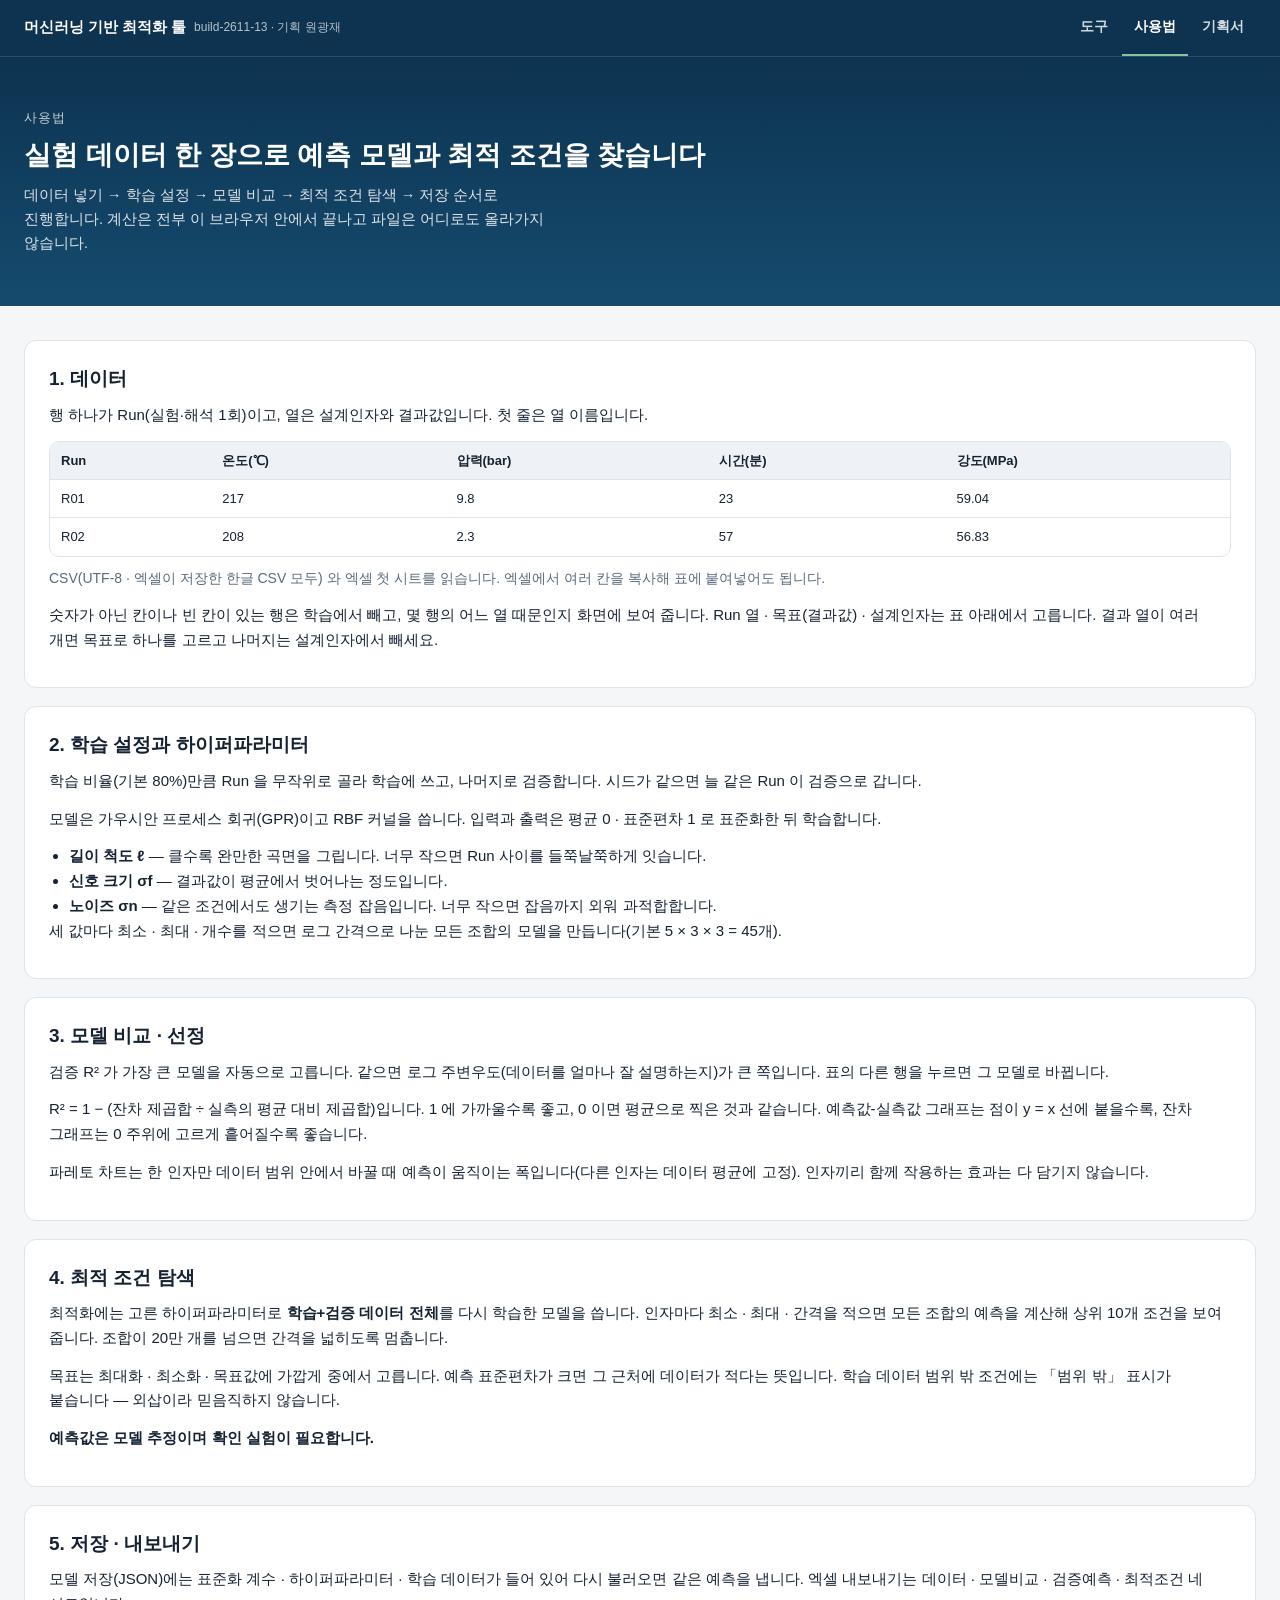
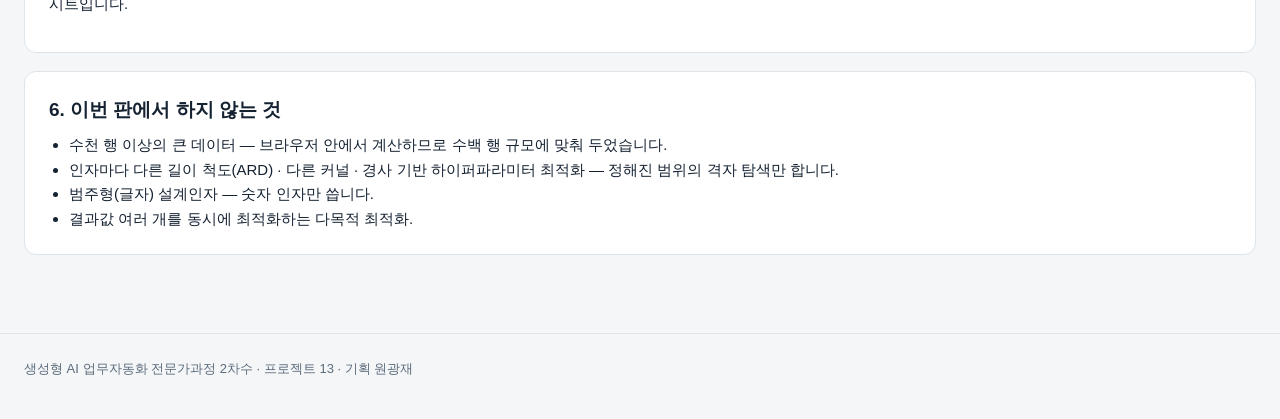
==== guide.html @ 305a898f "build-2611-13 임시 배포 Co-Authored-By: Claude Opus 5.5 <noreply@anthropic.com>" ====
<!DOCTYPE html>
<html lang="ko">
<head>
<meta charset="UTF-8">
<meta name="viewport" content="width=device-width, initial-scale=1.0">
<title>사용법 — 머신러닝 기반 최적화 툴</title>
<link rel="icon" href="favicon.svg" type="image/svg+xml">
<link rel="stylesheet" href="css/style.css">
<link rel="stylesheet" href="css/app.css">
</head>
<body>
<nav class="topnav" aria-label="주요 메뉴">
  <div class="topnav-inner">
    <a class="topnav-brand" href="index.html">머신러닝 기반 최적화 툴 <small>build-2611-13 · 기획 원광재</small></a>
    <ul class="topnav-links">
      <li><a href="index.html">도구</a></li>
      <li><a href="guide.html" class="active" aria-current="page">사용법</a></li>
      <li><a href="plan.html">기획서</a></li>
    </ul>
  </div>
</nav>
<header class="hero"><div class="wrap">
  <div class="eyebrow">사용법</div>
  <h1>실험 데이터 한 장으로 예측 모델과 최적 조건을 찾습니다</h1>
  <p>데이터 넣기 → 학습 설정 → 모델 비교 → 최적 조건 탐색 → 저장 순서로 진행합니다.
  계산은 전부 이 브라우저 안에서 끝나고 파일은 어디로도 올라가지 않습니다.</p>
</div></header>
<main><div class="wrap">
<div class="card">
  <h2 style="margin-top:0">1. 데이터</h2>
  <p>행 하나가 Run(실험·해석 1회)이고, 열은 설계인자와 결과값입니다. 첫 줄은 열 이름입니다.</p>
  <div class="tablewrap"><table>
    <thead><tr><th>Run</th><th>온도(℃)</th><th>압력(bar)</th><th>시간(분)</th><th>강도(MPa)</th></tr></thead>
    <tbody><tr><td>R01</td><td>217</td><td>9.8</td><td>23</td><td>59.04</td></tr><tr><td>R02</td><td>208</td><td>2.3</td><td>57</td><td>56.83</td></tr></tbody>
  </table></div>
  <p class="sub" style="margin-top:10px">CSV(UTF-8 · 엑셀이 저장한 한글 CSV 모두) 와 엑셀 첫 시트를 읽습니다. 엑셀에서 여러 칸을 복사해 표에 붙여넣어도 됩니다.</p>
  <p>숫자가 아닌 칸이나 빈 칸이 있는 행은 학습에서 빼고, 몇 행의 어느 열 때문인지 화면에 보여 줍니다.
  Run 열 · 목표(결과값) · 설계인자는 표 아래에서 고릅니다. 결과 열이 여러 개면 목표로 하나를 고르고 나머지는 설계인자에서 빼세요.</p>
</div>
<div class="card">
  <h2 style="margin-top:0">2. 학습 설정과 하이퍼파라미터</h2>
  <p>학습 비율(기본 80%)만큼 Run 을 무작위로 골라 학습에 쓰고, 나머지로 검증합니다. 시드가 같으면 늘 같은 Run 이 검증으로 갑니다.</p>
  <p>모델은 가우시안 프로세스 회귀(GPR)이고 RBF 커널을 씁니다. 입력과 출력은 평균 0 · 표준편차 1 로 표준화한 뒤 학습합니다.</p>
  <ul style="margin-left:20px">
    <li><b>길이 척도 ℓ</b> — 클수록 완만한 곡면을 그립니다. 너무 작으면 Run 사이를 들쭉날쭉하게 잇습니다.</li>
    <li><b>신호 크기 σf</b> — 결과값이 평균에서 벗어나는 정도입니다.</li>
    <li><b>노이즈 σn</b> — 같은 조건에서도 생기는 측정 잡음입니다. 너무 작으면 잡음까지 외워 과적합합니다.</li>
  </ul>
  <p>세 값마다 최소 · 최대 · 개수를 적으면 로그 간격으로 나눈 모든 조합의 모델을 만듭니다(기본 5 × 3 × 3 = 45개).</p>
</div>
<div class="card">
  <h2 style="margin-top:0">3. 모델 비교 · 선정</h2>
  <p>검증 R² 가 가장 큰 모델을 자동으로 고릅니다. 같으면 로그 주변우도(데이터를 얼마나 잘 설명하는지)가 큰 쪽입니다.
  표의 다른 행을 누르면 그 모델로 바뀝니다.</p>
  <p>R² = 1 − (잔차 제곱합 ÷ 실측의 평균 대비 제곱합)입니다. 1 에 가까울수록 좋고, 0 이면 평균으로 찍은 것과 같습니다.
  예측값-실측값 그래프는 점이 y = x 선에 붙을수록, 잔차 그래프는 0 주위에 고르게 흩어질수록 좋습니다.</p>
  <p>파레토 차트는 한 인자만 데이터 범위 안에서 바꿀 때 예측이 움직이는 폭입니다(다른 인자는 데이터 평균에 고정). 인자끼리 함께 작용하는 효과는 다 담기지 않습니다.</p>
</div>
<div class="card">
  <h2 style="margin-top:0">4. 최적 조건 탐색</h2>
  <p>최적화에는 고른 하이퍼파라미터로 <b>학습+검증 데이터 전체</b>를 다시 학습한 모델을 씁니다.
  인자마다 최소 · 최대 · 간격을 적으면 모든 조합의 예측을 계산해 상위 10개 조건을 보여 줍니다. 조합이 20만 개를 넘으면 간격을 넓히도록 멈춥니다.</p>
  <p>목표는 최대화 · 최소화 · 목표값에 가깝게 중에서 고릅니다. 예측 표준편차가 크면 그 근처에 데이터가 적다는 뜻입니다.
  학습 데이터 범위 밖 조건에는 「범위 밖」 표시가 붙습니다 — 외삽이라 믿음직하지 않습니다.</p>
  <p><b>예측값은 모델 추정이며 확인 실험이 필요합니다.</b></p>
</div>
<div class="card">
  <h2 style="margin-top:0">5. 저장 · 내보내기</h2>
  <p>모델 저장(JSON)에는 표준화 계수 · 하이퍼파라미터 · 학습 데이터가 들어 있어 다시 불러오면 같은 예측을 냅니다.
  엑셀 내보내기는 데이터 · 모델비교 · 검증예측 · 최적조건 네 시트입니다.</p>
</div>
<div class="card">
  <h2 style="margin-top:0">6. 이번 판에서 하지 않는 것</h2>
  <ul style="margin-left:20px">
    <li>수천 행 이상의 큰 데이터 — 브라우저 안에서 계산하므로 수백 행 규모에 맞춰 두었습니다.</li>
    <li>인자마다 다른 길이 척도(ARD) · 다른 커널 · 경사 기반 하이퍼파라미터 최적화 — 정해진 범위의 격자 탐색만 합니다.</li>
    <li>범주형(글자) 설계인자 — 숫자 인자만 씁니다.</li>
    <li>결과값 여러 개를 동시에 최적화하는 다목적 최적화.</li>
  </ul>
</div>
</div></main>
<footer><div class="wrap">생성형 AI 업무자동화 전문가과정 2차수 · 프로젝트 13 · 기획 원광재</div></footer>
</body>
</html>
---- css/style.css ----
:root{
  --bg:#f4f6f8; --card:#fff; --ink:#152232; --sub:#5b6b7b; --line:#dde4ea;
  --brand:#154b6e; --brand-deep:#0d3350; --accent:#0b6e99;
  --ok:#0a6045; --warn:#7a4f00; --danger:#c8341f;
  --wrap:1320px; --pad:24px;
}
@media (max-width:640px){ :root{ --pad:16px; } }
*{box-sizing:border-box; margin:0; padding:0;}
html,body{background:var(--bg); color:var(--ink);
  font-family:"Pretendard","Apple SD Gothic Neo","Malgun Gothic",sans-serif;}
body{font-size:15px; line-height:1.65; word-break:keep-all; overflow-wrap:break-word;}

/* 상단 바는 고정 — 표를 아래로 훑는 동안에도 조작부가 보여야 한다.
   sticky 가 아니라 fixed 다: 조상에 overflow 가 걸리면 sticky 는 조용히 죽는다. */
.topnav{position:fixed; top:0; left:0; right:0; z-index:40;
  background:var(--brand-deep); border-bottom:1px solid rgba(255,255,255,.12);}
.topnav-inner{display:flex; align-items:center; justify-content:space-between;
  gap:20px; max-width:var(--wrap); margin:0 auto; padding:0 var(--pad); min-height:56px;}
.topnav-brand{display:flex; align-items:center; min-height:56px; color:#fff;
  font-weight:750; font-size:14.5px; text-decoration:none; white-space:nowrap;}
.topnav-brand small{font-weight:400; opacity:.7; font-size:12px; margin-left:8px;}
.topnav-links{display:flex; align-items:center; gap:2px; list-style:none; margin:0; padding:0;
  overflow-x:auto; scrollbar-width:none;}
.topnav-links::-webkit-scrollbar{display:none;}
.topnav-links a{display:flex; align-items:center; min-height:56px; padding:0 12px;
  color:rgba(255,255,255,.82); text-decoration:none; font-size:13.5px; font-weight:600;
  white-space:nowrap; border-bottom:2px solid transparent;}
.topnav-links a:hover{color:#fff;}
.topnav-links a.active{color:#fff; border-bottom-color:#7ec8a0;}
@media (max-width:860px){
  .topnav-inner{gap:10px; padding:0 14px; min-height:52px;}
  .topnav-brand{min-height:52px; font-size:13.5px;} .topnav-brand small{display:none;}
  .topnav-links a{min-height:52px; padding:0 9px; font-size:13px;}
}

.hero{background:linear-gradient(180deg,var(--brand-deep),var(--brand)); color:#fff;
  padding:52px 0 38px; margin-top:56px;}
@media (max-width:860px){ .hero{margin-top:52px; padding:38px 0 28px;} }
.hero .eyebrow{font-size:12.5px; letter-spacing:.08em; opacity:.75; margin-bottom:9px;}
.hero h1{font-size:27px; line-height:1.3; font-weight:750; margin-bottom:11px;}
.hero p{max-width:66ch; color:rgba(255,255,255,.86); font-size:14.5px;}
main{padding:34px 0 60px;}
.wrap{max-width:var(--wrap); margin:0 auto; padding:0 var(--pad);}

h2{font-size:19px; font-weight:700; margin:32px 0 8px;}
main > .wrap > :first-child{margin-top:0;}
p{margin:0 0 13px;} .sub{color:var(--sub); font-size:14px;}
code{font-family:ui-monospace,SFMono-Regular,Menlo,monospace; font-size:.92em;
  background:#eef2f6; border-radius:4px; padding:1px 5px;}

.card{background:var(--card); border:1px solid var(--line); border-radius:12px;
  padding:22px 24px; margin-bottom:18px;}
.drop{display:block; border:2px dashed #93a7bd; border-radius:12px; background:#fbfdff;
  padding:30px 20px; text-align:center; cursor:pointer; transition:border-color .15s,background .15s;}
.drop:hover,.drop.over{border-color:var(--accent); background:#f0f8fc;}
.drop b{display:block; font-size:15.5px; margin-bottom:5px;}
.drop span{color:var(--sub); font-size:13.5px;}
input[type=file]{display:none;}

.btn{display:inline-flex; align-items:center; justify-content:center; gap:6px;
  min-height:42px; padding:0 18px; border-radius:9px; border:1px solid var(--line);
  background:#fff; color:var(--ink); font-size:14px; font-weight:650; cursor:pointer;}
.btn:hover{border-color:#9fb2c4;}
.btn.primary{background:var(--brand); border-color:var(--brand); color:#fff;}
.btn.primary:hover{background:var(--brand-deep);}
.btn.green{background:var(--ok); border-color:var(--ok); color:#fff;}
.btn:disabled{opacity:.45; cursor:not-allowed;}
.btnrow{display:flex; flex-wrap:wrap; gap:8px; margin-top:14px;}

.note{border-left:4px solid var(--accent); background:#eef6fa; color:#0b3a4f;
  padding:13px 15px; border-radius:8px; font-size:14px; margin:14px 0;}
.warn{border-left:4px solid var(--danger); background:#fdeae7; color:#7a1a0c;
  padding:13px 15px; border-radius:8px; font-size:14px; margin:14px 0;}
.ok{border-left:4px solid var(--ok); background:#e9f6f0; color:#08422a;
  padding:13px 15px; border-radius:8px; font-size:14px; margin:14px 0;}

.tablewrap{overflow-x:auto; border:1px solid var(--line); border-radius:10px; background:#fff; max-height:70vh;}
table{border-collapse:collapse; width:100%; font-size:13px;}
th,td{border-bottom:1px solid var(--line); padding:8px 11px; text-align:left; white-space:nowrap;}
th{background:#eef2f6; font-weight:700; position:sticky; top:0; z-index:1;}
tr:last-child td{border-bottom:0;}
td.num{text-align:right; font-variant-numeric:tabular-nums;}
td.mono{font-family:ui-monospace,SFMono-Regular,Menlo,monospace;}
tr.flag td{background:#fdf3f1;}
/* 계산으로 채운 값은 문서에 적혀 있던 값과 **신뢰도가 다르다.**
   같은 모양으로 두면 사람이 구분하지 못한 채 그대로 믿게 된다. */
td .calc{display:inline-block; margin-left:5px; font-size:10.5px; font-weight:700;
  color:#0b3a4f; background:#dceaf3; border-radius:4px; padding:1px 5px; vertical-align:middle;}
.rev{color:var(--danger); font-weight:650; white-space:normal; min-width:240px;}

.filelist{margin:13px 0 0; padding:0; list-style:none; font-size:13.5px;}
.filelist li{padding:6px 0; border-bottom:1px solid var(--line); color:var(--sub);
  display:flex; justify-content:space-between; gap:10px;}
.filelist li:last-child{border-bottom:0;}
.stats{display:flex; flex-wrap:wrap; gap:10px; margin:14px 0 0;}
.stat{background:#eef2f6; border-radius:9px; padding:9px 14px; font-size:13.5px;}
.stat b{font-size:17px; display:block; font-variant-numeric:tabular-nums;}
footer{border-top:1px solid var(--line); padding:24px 0 40px; color:var(--sub); font-size:13px;}
---- css/app.css ----
/* 이 앱 전용 — 공통 style.css 뒤에 읽는다 */
[hidden]{display:none !important;}
h3{font-size:16px; font-weight:700; margin:24px 0 8px;}
h3 small{font-weight:400; font-size:12.5px; margin-left:6px;}
.btn.sm{min-height:34px; padding:0 12px; font-size:13px;}
.btnrow.tight{margin-top:0; margin-bottom:8px;}
.count{align-self:center; font-size:13.5px; color:var(--sub);}
.count .bad,.bad{color:var(--danger); font-weight:650;}

/* 직접 입력 표 */
.grid-edit{max-height:420px;}
.grid-edit td,.grid-edit th{padding:0; border-right:1px solid var(--line);}
.grid-edit input{font:inherit; font-size:13px; width:100%; min-width:84px; border:0; padding:7px 8px; background:transparent; font-variant-numeric:tabular-nums;}
.grid-edit input:focus{outline:2px solid var(--accent); outline-offset:-2px; background:#f6fbfe;}
.grid-edit th input{font-weight:700;}
.grid-edit .rn{color:var(--sub); font-size:11.5px; text-align:center; padding:0 6px; min-width:34px; background:#f7f9fb;}
.grid-edit:empty{display:none;}

.roles{display:flex; flex-wrap:wrap; gap:12px 18px; align-items:flex-end; margin:14px 0 4px; font-size:13.5px;}
.roles label{display:flex; flex-direction:column; gap:4px; color:var(--sub);}
.roles select,.form input,.form select,.hp,.sp{font:inherit; font-size:14px; padding:6px 8px; border:1px solid var(--line); border-radius:7px; background:#fff;}
.roles fieldset{border:1px solid var(--line); border-radius:9px; padding:6px 12px 8px; display:flex; flex-wrap:wrap; gap:4px 14px;}
.roles legend{font-size:12.5px; color:var(--sub); padding:0 4px;}
.roles label.chk{flex-direction:row; align-items:center; gap:6px; color:var(--ink);}

.form{display:grid; grid-template-columns:repeat(auto-fill,minmax(min(190px,100%),1fr)); gap:10px 14px; align-items:end; margin:12px 0;}
.form label{display:flex; flex-direction:column; gap:4px; font-size:13px; color:var(--sub);}
.split-info{font-size:13.5px; grid-column:span 2;}
@media (max-width:640px){ .split-info{grid-column:1/-1;} }
.hp,.sp{width:100%; min-width:76px;}
td.wrap{white-space:normal; min-width:180px;}
td.vals{white-space:normal; font-size:12px; color:var(--sub); min-width:140px;}

/* 모델 선정 */
.pick{border:1px solid var(--line); border-left:5px solid var(--ok); border-radius:10px; padding:12px 16px; background:#fbfdfc;}
.pick .stats{margin-top:8px;}
.x{border:0; background:none; color:var(--accent); cursor:pointer; font-size:13px; text-decoration:underline; font:inherit;}
.models{max-height:360px;}
tr.pickrow{cursor:pointer;}
tr.pickrow:hover td{background:#f2f7fb;}
tr.pickrow.sel td{background:#e3f1ea; font-weight:650;}
tr.pickrow:focus{outline:2px solid var(--accent); outline-offset:-2px;}

/* 그래프 */
.charts{display:grid; gap:14px 18px; margin-top:6px;}
.charts.two{grid-template-columns:repeat(auto-fit,minmax(min(380px,100%),1fr));}
.charts.three{grid-template-columns:repeat(auto-fit,minmax(min(300px,100%),1fr));}
.charts > div{min-width:0;}
.charts h3{margin-top:14px;}
.charts svg,.chart svg{width:100%; height:auto; display:block; background:#fff; border:1px solid var(--line); border-radius:10px;}
.legend{display:flex; flex-wrap:wrap; gap:6px 14px; align-items:center; font-size:12.5px; color:var(--sub); margin-top:6px;}
svg .grid{stroke:#e6ebf0;} svg .ax{font-size:11px; fill:#5b6b7b;} svg .axt{font-size:12px; fill:#152232;}
svg .axl{stroke:#9aa9b8;}
svg polyline{fill:none; stroke-width:2.2;}
svg .diag{stroke:#9aa9b8; stroke-dasharray:6 4; stroke-width:1.4;}
svg .zero{stroke:#9aa9b8; stroke-width:1.4;}
svg .pt{stroke:#fff; stroke-width:1;}
svg .pt.train{fill:#154b6e;} svg .pt.test{fill:#d9822b;}
svg .l-prof{stroke:#0b6e99;} svg .pp{fill:#0b6e99;} svg .pp.on{fill:#0a6045; stroke:#fff; stroke-width:2;}
svg .bar{fill:#154b6e;} svg .l-cum{stroke:#d9822b;} svg .cum{fill:#d9822b;}
svg .band{fill:#0b6e99; opacity:.16;} svg .l-mean{stroke:#0b6e99;}
svg .opt{stroke:#c8341f; stroke-dasharray:4 3; stroke-width:1.5;}
svg .outzone{fill:#f4b9ad; opacity:.25;}
.dot{display:inline-block; width:10px; height:10px; border-radius:50%; margin-right:-8px;}
.dot.train{background:#154b6e;} .dot.test{background:#d9822b;}
.sq{display:inline-block; width:12px; height:12px; background:#154b6e; border-radius:2px; margin-right:-8px;}
.lg::before{content:''; display:inline-block; width:18px; height:3px; margin-right:6px; vertical-align:middle; background:#9aa9b8;}
.lg.l-cum::before{background:#d9822b;}
.note .sub{color:#355a6c;}
#pareto-how{margin:0; align-self:start;}

/* 최적 조건 */
.out{display:inline-block; font-size:10.5px; font-weight:700; color:#7a1a0c; background:#fbd9d2; border-radius:4px; padding:1px 5px; margin-left:4px;}
.models th,#opt-top th:not(:last-child){text-align:right;}
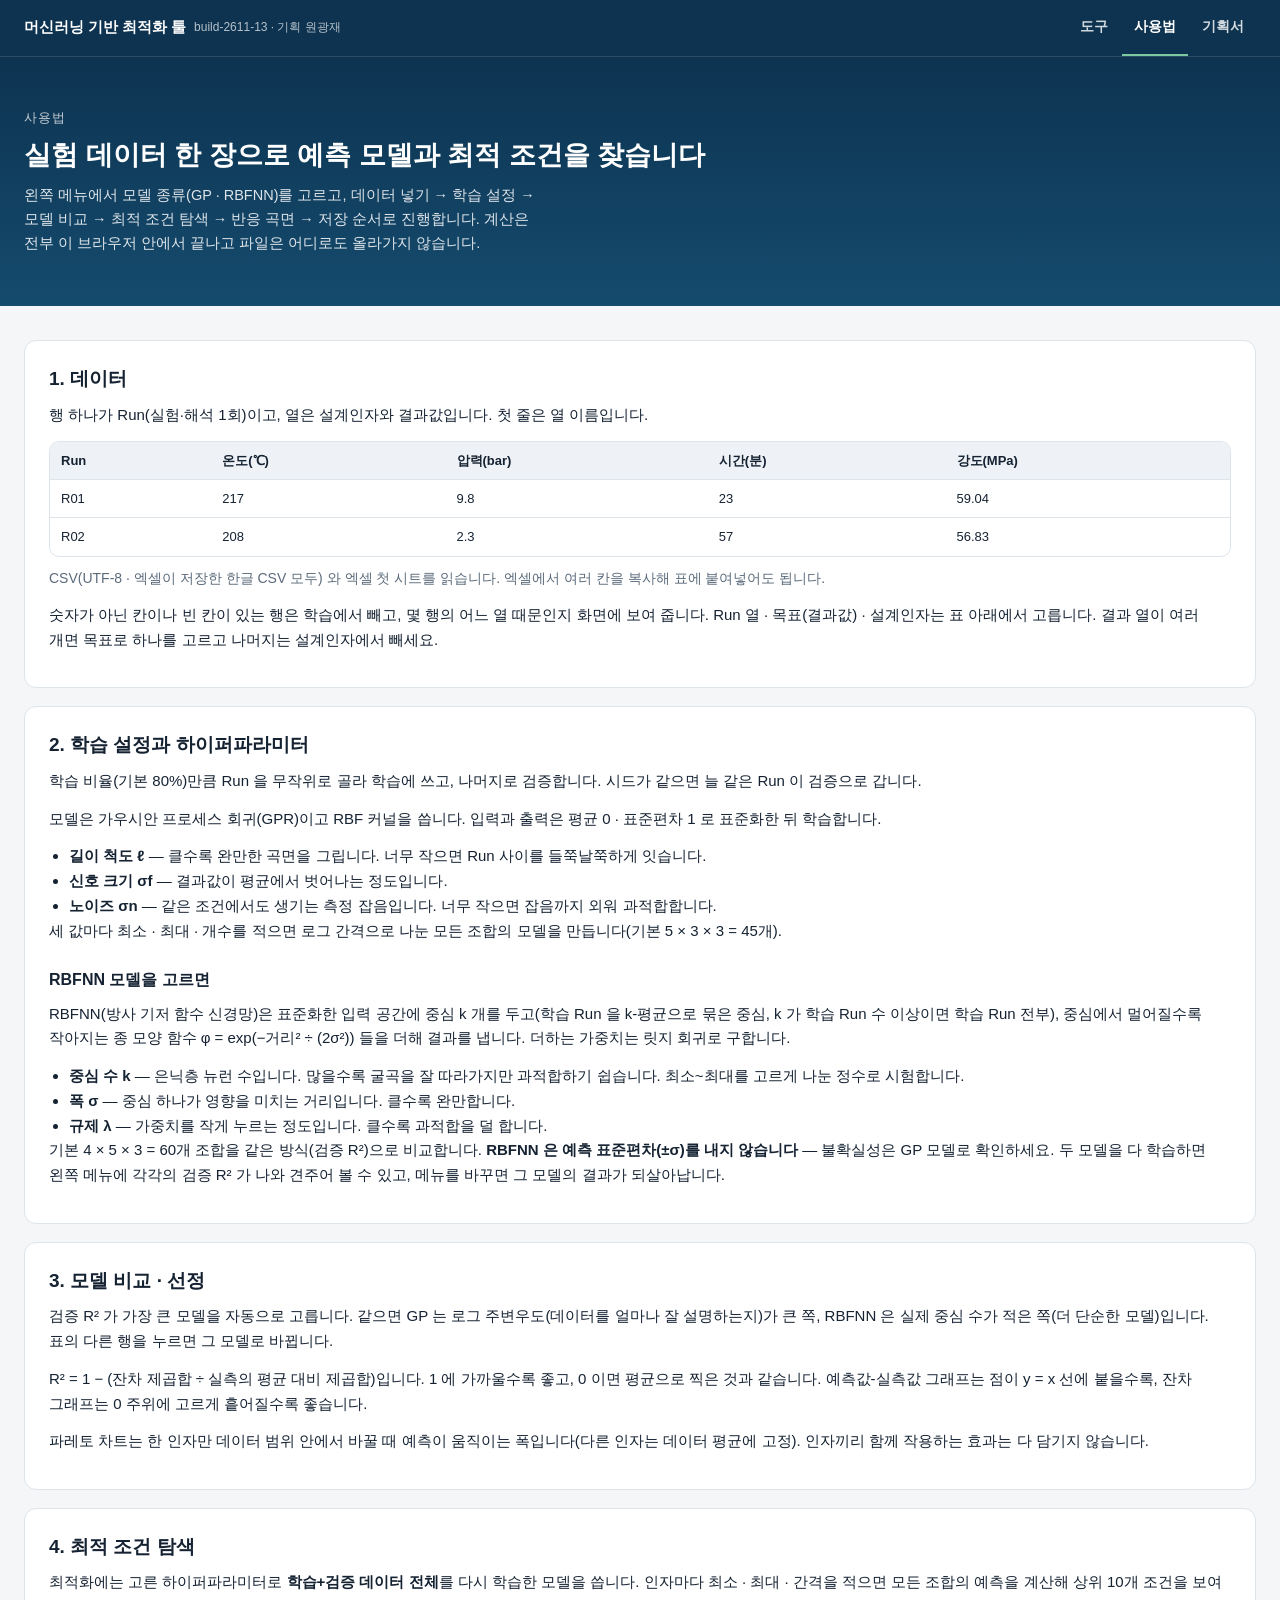
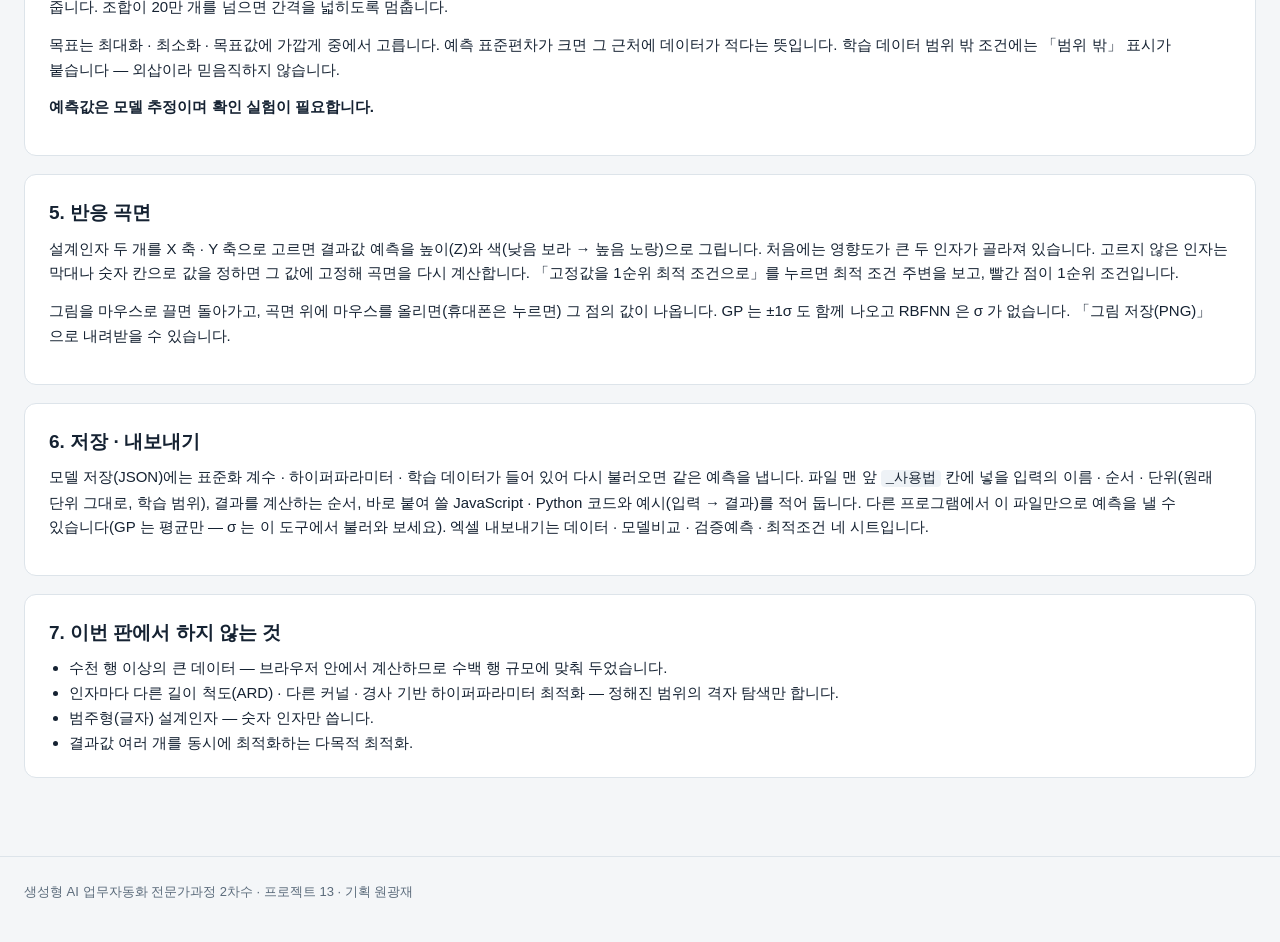
==== commit 2d6aa874: "v1.1 — 3D 반응 곡면 · RBFNN · 모델 사용법 Co-Authored-By: Claude Opus 5.5 <noreply@anthropic.com>" ====
--- a/guide.html
+++ b/guide.html
@@ -22,7 +22,7 @@
 <header class="hero"><div class="wrap">
   <div class="eyebrow">사용법</div>
   <h1>실험 데이터 한 장으로 예측 모델과 최적 조건을 찾습니다</h1>
-  <p>데이터 넣기 → 학습 설정 → 모델 비교 → 최적 조건 탐색 → 저장 순서로 진행합니다.
+  <p>왼쪽 메뉴에서 모델 종류(GP · RBFNN)를 고르고, 데이터 넣기 → 학습 설정 → 모델 비교 → 최적 조건 탐색 → 반응 곡면 → 저장 순서로 진행합니다.
   계산은 전부 이 브라우저 안에서 끝나고 파일은 어디로도 올라가지 않습니다.</p>
 </div></header>
 <main><div class="wrap">
@@ -47,10 +47,20 @@
     <li><b>노이즈 σn</b> — 같은 조건에서도 생기는 측정 잡음입니다. 너무 작으면 잡음까지 외워 과적합합니다.</li>
   </ul>
   <p>세 값마다 최소 · 최대 · 개수를 적으면 로그 간격으로 나눈 모든 조합의 모델을 만듭니다(기본 5 × 3 × 3 = 45개).</p>
+  <h3>RBFNN 모델을 고르면</h3>
+  <p>RBFNN(방사 기저 함수 신경망)은 표준화한 입력 공간에 중심 k 개를 두고(학습 Run 을 k-평균으로 묶은 중심, k 가 학습 Run 수 이상이면 학습 Run 전부),
+  중심에서 멀어질수록 작아지는 종 모양 함수 φ = exp(−거리² ÷ (2σ²)) 들을 더해 결과를 냅니다. 더하는 가중치는 릿지 회귀로 구합니다.</p>
+  <ul style="margin-left:20px">
+    <li><b>중심 수 k</b> — 은닉층 뉴런 수입니다. 많을수록 굴곡을 잘 따라가지만 과적합하기 쉽습니다. 최소~최대를 고르게 나눈 정수로 시험합니다.</li>
+    <li><b>폭 σ</b> — 중심 하나가 영향을 미치는 거리입니다. 클수록 완만합니다.</li>
+    <li><b>규제 λ</b> — 가중치를 작게 누르는 정도입니다. 클수록 과적합을 덜 합니다.</li>
+  </ul>
+  <p>기본 4 × 5 × 3 = 60개 조합을 같은 방식(검증 R²)으로 비교합니다. <b>RBFNN 은 예측 표준편차(±σ)를 내지 않습니다</b> — 불확실성은 GP 모델로 확인하세요.
+  두 모델을 다 학습하면 왼쪽 메뉴에 각각의 검증 R² 가 나와 견주어 볼 수 있고, 메뉴를 바꾸면 그 모델의 결과가 되살아납니다.</p>
 </div>
 <div class="card">
   <h2 style="margin-top:0">3. 모델 비교 · 선정</h2>
-  <p>검증 R² 가 가장 큰 모델을 자동으로 고릅니다. 같으면 로그 주변우도(데이터를 얼마나 잘 설명하는지)가 큰 쪽입니다.
+  <p>검증 R² 가 가장 큰 모델을 자동으로 고릅니다. 같으면 GP 는 로그 주변우도(데이터를 얼마나 잘 설명하는지)가 큰 쪽, RBFNN 은 실제 중심 수가 적은 쪽(더 단순한 모델)입니다.
   표의 다른 행을 누르면 그 모델로 바뀝니다.</p>
   <p>R² = 1 − (잔차 제곱합 ÷ 실측의 평균 대비 제곱합)입니다. 1 에 가까울수록 좋고, 0 이면 평균으로 찍은 것과 같습니다.
   예측값-실측값 그래프는 점이 y = x 선에 붙을수록, 잔차 그래프는 0 주위에 고르게 흩어질수록 좋습니다.</p>
@@ -65,12 +75,20 @@
   <p><b>예측값은 모델 추정이며 확인 실험이 필요합니다.</b></p>
 </div>
 <div class="card">
-  <h2 style="margin-top:0">5. 저장 · 내보내기</h2>
+  <h2 style="margin-top:0">5. 반응 곡면</h2>
+  <p>설계인자 두 개를 X 축 · Y 축으로 고르면 결과값 예측을 높이(Z)와 색(낮음 보라 → 높음 노랑)으로 그립니다. 처음에는 영향도가 큰 두 인자가 골라져 있습니다.
+  고르지 않은 인자는 막대나 숫자 칸으로 값을 정하면 그 값에 고정해 곡면을 다시 계산합니다. 「고정값을 1순위 최적 조건으로」를 누르면 최적 조건 주변을 보고, 빨간 점이 1순위 조건입니다.</p>
+  <p>그림을 마우스로 끌면 돌아가고, 곡면 위에 마우스를 올리면(휴대폰은 누르면) 그 점의 값이 나옵니다. GP 는 ±1σ 도 함께 나오고 RBFNN 은 σ 가 없습니다. 「그림 저장(PNG)」으로 내려받을 수 있습니다.</p>
+</div>
+<div class="card">
+  <h2 style="margin-top:0">6. 저장 · 내보내기</h2>
   <p>모델 저장(JSON)에는 표준화 계수 · 하이퍼파라미터 · 학습 데이터가 들어 있어 다시 불러오면 같은 예측을 냅니다.
+  파일 맨 앞 <code>_사용법</code> 칸에 넣을 입력의 이름 · 순서 · 단위(원래 단위 그대로, 학습 범위), 결과를 계산하는 순서, 바로 붙여 쓸 JavaScript · Python 코드와 예시(입력 → 결과)를 적어 둡니다.
+  다른 프로그램에서 이 파일만으로 예측을 낼 수 있습니다(GP 는 평균만 — σ 는 이 도구에서 불러와 보세요).
   엑셀 내보내기는 데이터 · 모델비교 · 검증예측 · 최적조건 네 시트입니다.</p>
 </div>
 <div class="card">
-  <h2 style="margin-top:0">6. 이번 판에서 하지 않는 것</h2>
+  <h2 style="margin-top:0">7. 이번 판에서 하지 않는 것</h2>
   <ul style="margin-left:20px">
     <li>수천 행 이상의 큰 데이터 — 브라우저 안에서 계산하므로 수백 행 규모에 맞춰 두었습니다.</li>
     <li>인자마다 다른 길이 척도(ARD) · 다른 커널 · 경사 기반 하이퍼파라미터 최적화 — 정해진 범위의 격자 탐색만 합니다.</li>
--- a/css/app.css
+++ b/css/app.css
@@ -72,3 +72,47 @@
 /* 최적 조건 */
 .out{display:inline-block; font-size:10.5px; font-weight:700; color:#7a1a0c; background:#fbd9d2; border-radius:4px; padding:1px 5px; margin-left:4px;}
 .models th,#opt-top th:not(:last-child){text-align:right;}
+
+/* (v1.1) 왼쪽 메뉴 — 모델 종류(GP · RBFNN)와 단계. 넓은 화면에서는 왼쪽에 붙고, 좁으면 위에 한 상자로 온다. */
+.layout{display:block;}
+.side{margin-bottom:18px;}
+.side-box{background:var(--card); border:1px solid var(--line); border-radius:12px; padding:14px 14px 12px;}
+.side-h{font-size:12.5px; font-weight:700; color:var(--sub); letter-spacing:.04em; margin-bottom:8px;}
+.mchoice{display:flex; gap:9px; align-items:flex-start; padding:9px 10px; border:1px solid var(--line); border-radius:9px; margin-bottom:8px; cursor:pointer; background:#fff;}
+.mchoice input{margin-top:5px; accent-color:var(--brand);}
+.mchoice span{display:flex; flex-direction:column; min-width:0;}
+.mchoice b{font-size:14.5px;}
+.mchoice small{font-size:12px; color:var(--sub); line-height:1.45;}
+.mchoice:has(input:checked){border-color:var(--brand); background:#eef5fa; box-shadow:inset 3px 0 0 var(--brand);}
+.side-results{font-size:12.5px; color:var(--sub);}
+.side-results:empty{display:none;}
+.side-results div{display:flex; justify-content:space-between; gap:8px; padding:3px 0; border-top:1px dashed var(--line);}
+.side-results b{color:var(--ink); font-variant-numeric:tabular-nums;}
+.side-nav{display:none;}
+@media (min-width:1024px){
+  .layout{display:grid; grid-template-columns:230px minmax(0,1fr); gap:20px; align-items:start;}
+  .side{position:sticky; top:74px; margin-bottom:0;}
+  .side-nav{display:flex; flex-direction:column; margin-top:12px; padding:6px; background:var(--card); border:1px solid var(--line); border-radius:12px;}
+  .side-nav a{padding:7px 10px; border-radius:7px; color:var(--ink); text-decoration:none; font-size:13.5px;}
+  .side-nav a:hover{background:#eef5fa;}
+}
+@media (max-width:1023px){
+  .side-box{display:grid; grid-template-columns:repeat(auto-fit,minmax(min(230px,100%),1fr)); gap:0 10px;}
+  .side-h,.side-results{grid-column:1/-1;}
+}
+
+/* (v1.1) 반응 곡면 */
+.surf-fixed{display:grid; grid-template-columns:repeat(auto-fill,minmax(min(260px,100%),1fr)); gap:10px 16px; margin:4px 0 12px;}
+.surf-fixed:empty{display:none;}
+.fx{border:1px solid var(--line); border-radius:9px; padding:8px 10px; font-size:13px;}
+.fx .fx-h{display:flex; justify-content:space-between; gap:8px; color:var(--sub);}
+.fx .fx-h b{color:var(--ink);}
+.fx .fx-in{display:flex; gap:8px; align-items:center; margin-top:4px;}
+.fx input[type=range]{flex:1 1 auto; min-width:0; accent-color:var(--brand);}
+.fx input[type=number]{width:96px; flex:0 0 auto; font:inherit; font-size:13.5px; padding:4px 6px; border:1px solid var(--line); border-radius:6px;}
+.surf-box{position:relative; border:1px solid var(--line); border-radius:10px; background:#fff; overflow:hidden;}
+#surf-canvas{display:block; width:100%; height:480px; cursor:grab; touch-action:none;}
+#surf-canvas:active{cursor:grabbing;}
+@media (max-width:640px){ #surf-canvas{height:360px;} }
+.surf-read{font-size:13.5px; margin-top:8px; min-height:2.6em; font-variant-numeric:tabular-nums;}
+.surf-read .sd-na{color:var(--sub);}
